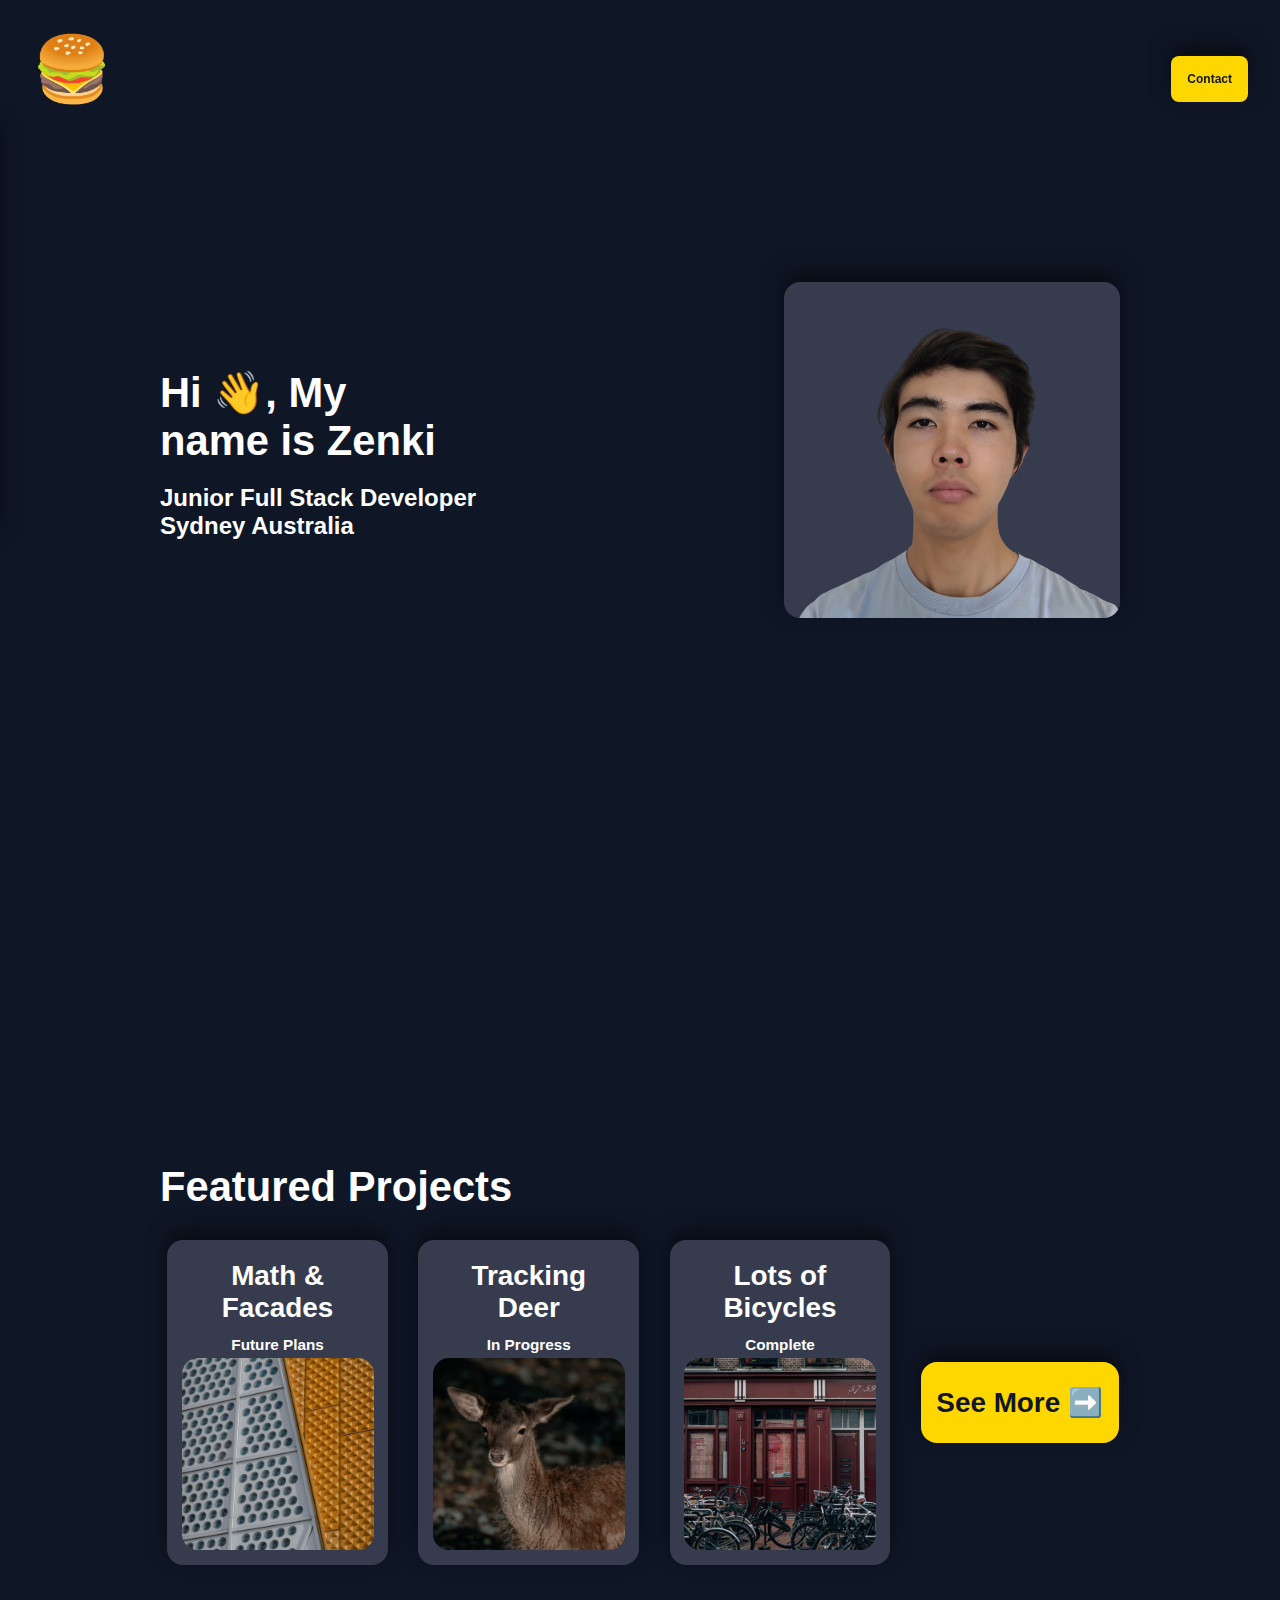
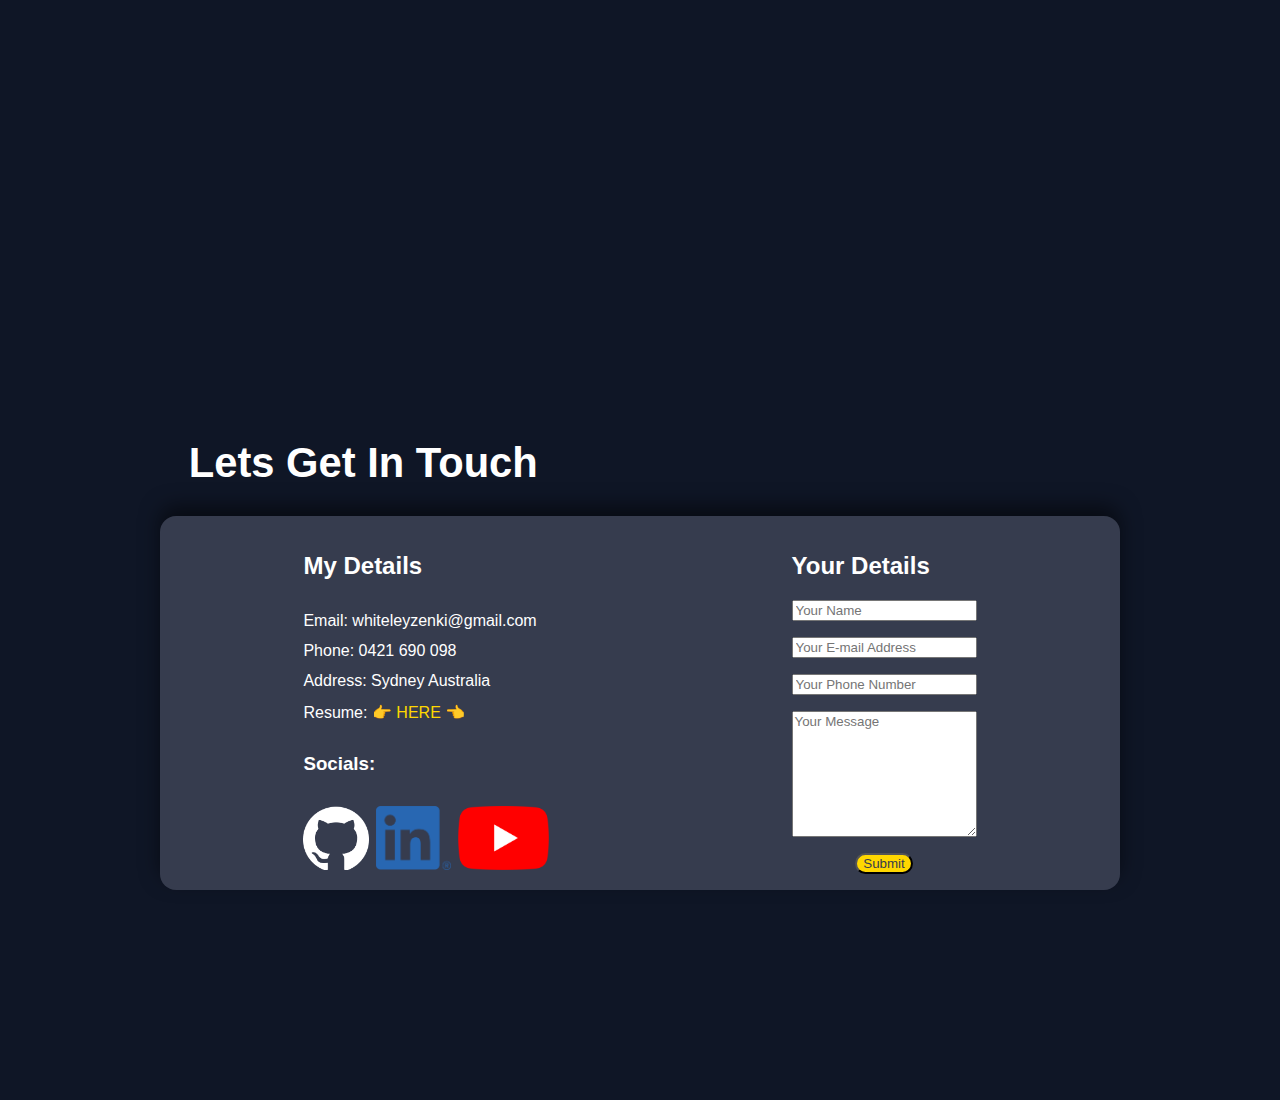
==== src/index.html @ ecca4a51 "File Upload To Git Upload of project files to github" ====
<!DOCTYPE html>
<html lang="en">
<head>
    <meta charset="UTF-8">
    <meta name="viewport" content="width=device-width, initial-scale=1.0">
    <title>Welcome to Zenki's Portfolio</title>
    <link rel="stylesheet" href="style.css">
</head>
<body>
<!-- SHARED HTML START -->
    <div class="Navigation">
        <nav>
            <!-- Burger Menu -->
            <div id="burger-tog">
                🍔
              <input type="checkbox" />
              <ul id="burger">
                <a href="index.html"><li>Home</li></a>
                <a href="projects.html"><li>Projects</li></a>
                <a href="blog.html"><li>Weekly</li></a>
                <a href="about.html"><li>About</li></a>
              </ul>
            </div>
        </nav>
        <!-- Contact Me Button -->
        <form action="#open-modal">
            <button type="submit">Contact</button> 
            <!-- Not Recommended, only using as there is no javascript -->
        </form>
    </div>
    <!-- Modal Window -->
    <div id="open-modal" class="modal-window">
        <div>
            <a href="#">Close</a>
            <form action="">
                <!-- Contact Inputs -->
                <input type="text" name="fullname" placeholder="Your Name" />
                <input type="email" name="email" placeholder="Your E-mail Address" />
                <input type="tele" name="phone" placeholder="Your Phone Number"/>
                <textarea name="text" rows="8" placeholder="Your Message"></textarea>
                <button>Submit</button>
            </form>
        </div>
    </div>
<!-- SHARED HTML END -->

    <div class="Home-Content">
        <section class="Home">
            <div class="Welcome">
                <div>
                    <!-- Main Title -->
                    <h1>Hi 👋, My<br>name is Zenki</h1>
                    <h2>Junior Full Stack Developer<br>Sydney Australia</h2>
                </div>
                <!-- Profile Image -->
                <img src="imgs/profile_pic.png" alt="ProfilePic">
            </div>
        </section>

        <section class="F-Projects">
            <!-- Carousel Title -->
            <h1>Featured Projects</h1>
            <!-- Carousel -->
            <div class="carousel">
                <article class="items">
                    <h2>Math &<br>Facades</h2>
                    <h3>Future Plans</h3>
                    <img src="imgs/pexels-cami-18809459.jpg" alt="Building Facade">
                </article>
                <article class="items">
                    <h2>Tracking<br>Deer</h2>
                    <h3>In Progress</h3>
                    <img src="imgs/pexels-carolin-wenske-19135990.jpg" alt="Deer">
                </article>
                <article class="items">
                    <h2>Lots of<br>Bicycles</h2>
                    <h3>Complete</h3>
                    <img src="imgs/pexels-gül-işık-19001793.jpg" alt="European Bicycles">
                </article>
                <!-- SEE MORE BUTTON -->
                <a href="projects.html">
                    <article class="items" role="button"> 
                        <!-- Role property makes the browser believe its a button -->
                        <!-- Kept as article to easily share properties between post and the button -->
                        <h2>See More ➡️</h2> 
                    </article>
                </a>
            </div>
        </section>

        <section class="Contact">
            <!-- Contact Form -->
            <div class="contact-info">
                <h1>Lets Get In Touch</h1>
                <div class="contact-content">
                    <!-- Left Side Items -->
                    <div class="my-details">
                        <h2>My Details</h2>
                        <label>Email: whiteleyzenki@gmail.com</label>
                        <label>Phone: 0421 690 098</label>
                        <label>Address: Sydney Australia</label>
                        <label>Resume:
                            <a href="https://drive.google.com/file/d/1wIgLgoJVdbyMaV2z6GxGageZ9CQzxE3W/view?usp=sharing"target=”_blank”>👉 HERE 👈</a></label>
                        <h3>Socials:</h3>
                        <div class="socials">
                            <a href="https://github.com/R-Z-W" target=”_blank”><img src="imgs/github-mark-white.png" alt="Github"></a>
                            <a href="https://www.linkedin.com/in/ronanwhiteley/" target=”_blank”><img src="imgs/LI-In-Bug.png" alt="Github"></a>
                            <a href="https://www.youtube.com/channel/UCM7Jr1QHGbWeZcyulGxDfLw" target=”_blank”><img src="imgs/youtube_social_icon_red.png" alt="Github"></a>
                        </div>
                    </div>
                    <!-- Right Side Items -->
                    <div class="your-details">
                        <h2>Your Details</h2>
                        <form>
                            <!-- Contact Inputs -->
                            <input type="text" name="fullname" placeholder="Your Name" />
                            <input type="email" name="email" placeholder="Your E-mail Address" />
                            <input type="tele" name="phone" placeholder="Your Phone Number"/>
                            <textarea name="text" rows="8" placeholder="Your Message"></textarea>
                            <button class="submit">Submit</button>
                        </form>
                    </div>
                </div>
            </div>

            <!-- <footer>
                <p>&copy 2023 Zenki Whiteley</p>
            </footer> -->
        </section>
        
    </div>

    
</body>
</html>
---- src/style.css ----
:root {
    --primary-100: #FFFFFF;
    --accent-100: #FFD700;
    --text-100: #FFFFFF;
    --bg-100: #0F1626;
    --bg-300: #363c4e;

    --hearder-1: clamp(1.8663rem, 1.6198rem + 1.2324vw, 4.5775rem);
    --text-large: clamp(1.2963rem, 1.1477rem + 0.7426vw, 2.93rem);
    --text-medium: clamp(0.75rem, 0.6818rem + 0.3409vw, 1.5rem);
    --text-small: .75rem;

    --page-top-padding: 10rem;
    --page-side-padding: 35rem;
    --post-padding: 1.5%;
    --text-margin: 3%;
    --border-radius1: 1rem;
    --transition-time: .3s;
}

/* SHARED CSS START */
* {
    font-family: Roboto, Helvetica Neue, sans-serif;
}

body,
html {
    margin: 0;
    background-color: var(--bg-100);
    color: var(--primary-100);
    scroll-behavior: smooth;
    /* For Scroll Snapping */
    scroll-snap-points-y: repeat(100svh);
    /* For Scroll Snapping */
    scroll-snap-type: y proximity;
    /* For Scroll Snapping */
}

.Navigation {
    width: 100svw;
    position: fixed;
    display: flex;
    justify-content: space-between;

    button {
        /*Contact Button Properties */
        margin: 3.5rem 2rem;
        box-shadow: 0px -10px 20px 0px rgba(0, 0, 0, 0.5);
        background-color: var(--accent-100);
        border-radius: .5rem;
        border-style: none;
        color: var(--bg-100);
        cursor: pointer;
        display: inline-block;
        font-size: var(--text-small);
        font-weight: bolder;
        outline: none;
        padding: 1rem;
        position: relative;
        text-align: center;
        text-decoration: none;
        transition: all var(--transition-time);
        user-select: none;
        -webkit-user-select: none;
        touch-action: manipulation;
        /* avoid page zoom when double tap*/
    }

    button:active {
        background-color: var(--bg-300);
        transform: translateY(1rem);
        transition-duration: (var(--transition-time));
    }

    button:hover {
        background-color: var(--bg-300);
        opacity: 1;
        transform: translateY(0);
        transition-duration: var(--transition-time);
    }

    #burger-tog

    /* Burger Button Properties */
        {
        display: block;
        position: relative;
        top: 2rem;
        left: 2rem;
        font-size: 4rem;
        z-index: 1;
        touch-action: manipulation;
        /* avoid page zoom when double tap*/
        -webkit-user-select: none;
        user-select: none;

        a {
            /* Menu Items */
            text-decoration: none;
            color: var(--text-100);
            transition: color var(--transition-time) ease;
        }

        a:hover {
            /* Menu Items */
            color: var(--accent-100);
            /* MUST BE IN DESKTOP TO WORK*/
        }

        input {
            /* Hidden Checkbox Settings */
            display: block;
            width: 4rem;
            /* Important for lineup */
            height: 4rem;
            /* Important for lineup */
            position: absolute;
            top: -.1rem;
            left: -.1rem;
            cursor: pointer;
            opacity: 0;
            /* hide the checkbox */
            z-index: 2;
            /* moves checkbox infront of everything *important */
            -webkit-touch-callout: none;
            /* no link preview when long touching */
        }

        input:checked~ul {
            /* needed to move from left */
            transform: none;
        }
    }

    #burger {
        /* Burger Menu Properties */
        position: absolute;
        width: 5rem;
        box-shadow: 0px -10px 20px 0px rgba(0, 0, 0, 0.5);
        margin: 1.5rem 0 0 -2rem;
        /* location when hiding */
        padding: 2rem;
        background-color: var(--bg-300);
        border-radius: var(--border-radius1);
        list-style-type: none;
        -webkit-font-smoothing: antialiased;
        /* for apple */
        transform-origin: 0% 0%;
        transform: translate(-100%, 0);
        transition: transform var(--transition-time) cubic-bezier(0.77, 0.2, 0.05, 1.0);

        li {
            padding: 2rem 0;
            font-weight: bolder;
            font-size: 1.2rem;
        }
    }
}

.modal-window {
    /* Modal Properties: NOTE HIDDEN */
    position: fixed;
    top: 0;
    right: 0;
    bottom: 0;
    left: 0;
    z-index: 999;
    visibility: hidden;
    opacity: 0;
    pointer-events: none;
    transition: all var(--transition-time);

    form {
        display: flex;
        flex-direction: column;
        gap: 1rem;

        button {
            /* Submit Button */
            background-color: var(--accent-100);
            color: var(--bg-300);
            align-self: center;
            border-radius: var(--border-radius1);
        }
    }

    a {
        /* modal close button */
        color: var(--text-100);
        text-decoration: none;
        font-weight: bolder;
        line-height: 3rem;
        font-size: var(--text-small);
        width: 5rem;
        position: absolute;
        right: 0;
        top: 0;
        text-align: center;
    }

    a:hover {
        color: var(--accent-100);
    }
}

.modal-window:target {
    visibility: visible;
    opacity: 1;
    pointer-events: auto;
}

.modal-window>div {
    /* Modal window viewable */
    width: clamp(15rem, 30vw, 50rem);
    /*adjust for phone*/
    position: absolute;
    top: 50%;
    /* Important for positioning */
    left: 50%;
    /* Important for positioning */
    transform: translate(-50%, -50%);
    /* Important for positioning */
    box-shadow: 0px -10px 20px 0px rgba(0, 0, 0, 0.5);
    padding: 3rem;
    background: var(--bg-300);
    border-radius: var(--border-radius1);
}


/* HOMEPAGE START */
.Home-Content {
    background-color: var(--bg-100);
    padding-left: var(--page-side-padding);
    /* change for mobile */
    padding-right: var(--page-side-padding);

    /* change for mobile */
    section {
        /* for scroll snapping */
        scroll-snap-align: start;
    }

    .Home {
        height: 100svh;

        .Welcome {
            height: 100svh;
            display: flex;
            align-items: center;
            justify-content: space-between;
            flex-wrap: wrap;

            h1 {
                font-size: var(--hearder-1);
                margin-bottom: var(--text-margin);
            }

            img {
                box-shadow: 0px -10px 20px 0px rgba(0, 0, 0, 0.5);
                width: 35%;
                /* change for mobile */
                min-width: 250px;
                border-radius: var(--border-radius1);
                background-color: var(--bg-300);
            }

        }
    }

    .F-Projects {
        height: 100svh;
        display: flex;
        flex-direction: column;
        justify-content: center;

        h1 {
            font-size: var(--hearder-1);
            margin-bottom: var(--text-margin);
        }

        .carousel {
            display: flex;
            align-items: center;
            justify-content: space-around;
            flex-wrap: wrap;
            gap: 1rem;

            .items {
                /* Project Item Properties */
                max-width: 20vw;
                min-width: fit-content;
                box-shadow: 0px -10px 20px 0px rgba(0, 0, 0, 0.5);
                background-color: var(--bg-300);
                border-radius: var(--border-radius1);
                padding: var(--post-padding);
                display: flex;
                flex-direction: column;
                align-items: center;
                text-align: center;

                img {
                    object-fit: cover;
                    width: 15vw;
                    min-width: 150px;
                    height: 15vw;
                    min-height: 150px;
                    border-radius: var(--border-radius1);
                }

                h2 {
                    font-size: var(--text-large);
                    margin-bottom: var(--text-margin);
                }

                h3 {
                    font-size: var(--text-medium);
                    margin: var(--text-margin);
                    display: flex;
                    align-items: center;
                    justify-content: center;
                }
            }

            .items:last-child {
                /* See More box properties */
                width: 15vw;
                min-width: 150px;
                min-height: 75px;
                background-color: var(--accent-100);
                color: var(--bg-100);
                display: flex;
                align-items: center;
                justify-content: center;
                text-align: center;
            }

            h2 {
                font-size: var(--text-medium);
                margin: var(--text-margin);
            }

            a {
                text-decoration: none;
                color: var(--accent-100);
            }

            a:hover {

                /* Emoji Not Change color / not changing text color */
                .items {
                    background-color: var(--bg-300);
                    opacity: 1;
                    transform: translateY(0);
                    transition-duration: var(--transition-time);
                }
            }
        }
    }

    .Contact {
        height: 100svh;
        display: flex;
        flex-direction: column;
        justify-content: center;

        h1 {
            font-size: var(--hearder-1);
            margin: var(--text-margin);
        }

        .contact-content {
            display: flex;
            justify-content: space-around;
            flex-wrap: wrap;
            padding: 1rem;
            background-color: var(--bg-300);
            box-shadow: 0px -10px 20px 0px rgba(0, 0, 0, 0.5);
            border-radius: var(--border-radius1);

            .my-details {
                /* Left Side */
                display: flex;
                flex-direction: column;
                justify-content: space-between;

                a {
                    text-decoration: none;
                    color: var(--accent-100);
                }

                .socials {
                    display: flex;
                    align-items: center;
                    justify-content: space-around;
                    gap: var(--text-margin);

                    img {
                        /* Be careful with responsiveness*/
                        max-height: 4rem;
                    }
                }
            }

            form {
                /* Right Side */
                display: flex;
                flex-direction: column;
                gap: 1rem;

                button {
                    /* Submit Button Properties */
                    background-color: var(--accent-100);
                    color: var(--bg-300);
                    align-self: center;
                    border-radius: var(--border-radius1);
                }
            }
        }

        /* footer{ Could not find a way to have it stay at the bottom
            color: var(--text-100);
            align-self: center;
        } */
    }
}

/* PROJECTS START */
.Projects-Content {
    padding-top: var(--page-top-padding);
    /* prevents page title getting into top elements */
    padding-left: var(--page-side-padding);
    /* change for mobile */
    padding-right: var(--page-side-padding);
    padding-bottom: var(--page-top-padding);

    /* prevents post touching bottom */
    h1 {
        font-size: var(--hearder-1);
        margin: var(--text-margin);
    }

    h2 {
        font-size: var(--text-large);
        margin: var(--text-margin);
    }

    .posts {
        display: flex;
        gap: 1rem;
        flex-wrap: wrap;

        h2 {
            font-size: var(--text-large);
            margin: var(--text-margin);
        }

        h3 {
            font-size: var(--text-medium);
            margin: var(--text-margin);
        }

        .items {
            background-color: var(--bg-300);
            box-shadow: 0px -10px 20px 0px rgba(0, 0, 0, 0.5);
            border-radius: var(--border-radius1);
            padding: 1rem;
            display: flex;
            flex-direction: column;
            align-items: center;
            text-align: center;

            img {
                object-fit: cover;
                width: 25vw;
                min-width: 150px;
                height: 25vw;
                min-height: 150px;
                border-radius: var(--border-radius1);
            }
        }
    }
}

/* BLOG START */
.Blog-Content {
    padding-top: var(--page-top-padding);
    /* prevents page title getting into top elements */
    padding-left: var(--page-side-padding);
    /* change for mobile */
    padding-right: var(--page-side-padding);
    padding-bottom: var(--page-top-padding);

    /* prevents post touching bottom */
    h1 {
        font-size: var(--hearder-1);
        margin: var(--text-margin);
    }

    .posts {
        display: flex;
        flex-direction: column;
        gap: 1rem;

        .items {
            background-color: var(--bg-300);
            box-shadow: 0px -10px 20px 0px rgba(0, 0, 0, 0.5);
            border-radius: var(--border-radius1);
            padding: var(--post-padding);
            display: flex;
            flex-direction: column;
            align-items: center;
            text-align: center;

            h2 {
                font-size: var(--text-large);
                margin: var(--text-margin);
            }

            h3 {
                font-size: var(--text-medium);
                margin: var(--text-margin);
            }

            p {
                font-size: var(--text-medium);
            }

            img {
                object-fit: cover;
                width: 30vw;
                min-width: 150px;
                height: 30vw;
                min-height: 150px;
                border-radius: var(--border-radius1);
            }
        }
    }
}

/* ABOUT START */
.About-Content {
    padding-top: var(--page-top-padding);
    /* prevents page title getting into top elements */
    padding-left: var(--page-side-padding);
    /* change for mobile */
    padding-right: var(--page-side-padding);
    padding-bottom: var(--page-top-padding);

    /* prevents post touching bottom */
    h1 {
        font-size: var(--hearder-1);
        margin: var(--text-margin);
    }

    .posts {
        display: flex;
        flex-direction: column;
        gap: 1rem;

        h2 {
            font-size: var(--text-large);
            margin: var(--text-margin);
        }

        h3 {
            font-size: var(--text-medium);
            margin: var(--text-margin);
        }

        p {
            font-size: var(--text-medium);
        }

        .items {
            /* Check Media Queries depending on Screen size for layout */
            display: grid;
            grid-gap: var(--post-padding);
            grid-template-areas:
                'one two two four'
                'three two two four'
                'three five five six'
                'three seven seven eight';

            article {
                background-color: var(--bg-300);
                box-shadow: 0px -10px 20px 0px rgba(0, 0, 0, 0.5);
                padding: 2rem;
                border-radius: var(--border-radius1);
            }

            article:nth-child(1) {
                /* Hello */
                grid-area: one;
            }

            article:nth-child(2) {
                /* Profile Image */
                grid-area: two;
                display: flex;
                align-items: center;
                justify-content: center;

                img {
                    /* Image Needs tweaking */
                    object-fit: cover;
                    width: 17vw;
                    min-width: 150px;
                    height: 17vw;
                    min-height: 150px;
                    border-radius: var(--border-radius1);
                }
            }

            article:nth-child(3) {
                /* Hobbies */
                grid-area: three;
            }

            article:nth-child(4) {
                /* Education */
                grid-area: four;
            }

            article:nth-child(5) {
                /* Current Position */
                grid-area: five;

                a {
                    text-decoration: none;
                    color: var(--accent-100);
                }
            }

            article:nth-child(6) {
                /* Previous Position */
                grid-area: six;
            }

            article:nth-child(7) {
                /* Tech Stack */
                grid-area: seven;
            }

            article:nth-child(8) {
                /* Socials */
                grid-area: eight;
                display: flex;
                flex-direction: column;
                align-items: center;
                justify-content: center;
                gap: 2rem;

                img {
                    /* Careful for responsiveness */
                    width: 4rem;
                }
            }
        }
    }
}



/* REPSONSIVE LAYOUT SECTION */
/* NOT TEXT AND IMAGES ARE   */
/* ALREADY GIVEN PROPERTIES  */
/* THAT ARE RESPONSIVE       */
/* TAKE A LOOK AT THE        */
/* CSS VARIABLES TO ADJUST   */
/* THEIR RESPONSIVENESS      */

/* Large Desktop */
@media only screen and (max-width: 2000px) {

    .Home-Content,
    .Projects-Content,
    .Blog-Content,
    .About-Content {
        padding-left: 20rem;
        padding-right: 20rem;
    }

    .About-Content,
    .posts,
    .items {
        grid-template-areas:
            'one two two four'
            'three two two four'
            'three five five five'
            'seven seven eight six' !important;
    }
}

/* Medium Desktop */
@media only screen and (max-width: 1800px) {

    .Home-Content,
    .Projects-Content,
    .Blog-Content,
    .About-Content {
        padding-left: 10rem;
        padding-right: 10rem;
    }
}

/* Grid Layout Shared With Below */

/* Small Desktop */
@media only screen and (max-width: 1200px) {

    .Home-Content,
    .Projects-Content,
    .Blog-Content,
    .About-Content {
        padding-left: 4rem;
        padding-right: 4rem;
    }

    .About-Content,
    .posts,
    .items {
        grid-template-areas:
            'one two two four'
            'three two two four'
            'three five five four'
            'seven seven eight six' !important;
    }
}

/* Tablet Landscape & Desktop */
@media only screen and (min-width: 768px) and (max-width: 979px) {

    .Home-Content,
    .Projects-Content,
    .Blog-Content,
    .About-Content {
        padding-left: 3rem;
        padding-right: 3rem;
    }

    .About-Content,
    .posts,
    .items {
        grid-template-areas:
            'one two'
            'three two'
            'three four'
            'five four'
            'five six'
            'seven six'
            'seven eight' !important;
    }
}

/* Phone Landscape & Tablet Portrait */
@media only screen and (max-width: 767px) {

    .Home-Content,
    .Projects-Content,
    .Blog-Content,
    .About-Content {
        padding-left: 2rem;
        padding-right: 2rem;

        .Welcome {
            display: flex !important;
            flex-direction: column !important;
            align-items: center !important;
            justify-content: center !important;
        }

        .About-Content,
        .posts,
        .items {
            grid-template-areas:
                'one'
                'two'
                'three'
                'four'
                'five'
                'six'
                'seven'
                'eight' !important;
        }
    }
}

/* Phone Landscape & Smaller */
/* @ this screen size, I guess landscape will be most commonly used+ */
@media only screen and (max-width: 480px) {

    .Home-Content,
    .Projects-Content,
    .Blog-Content,
    .About-Content {
        padding-left: 1rem;
        padding-right: 1rem;

        .Welcome {
            display: flex !important;
            flex-direction: column !important;
            align-items: center !important;
            justify-content: center !important;
        }
    }

    .About-Content,
    .posts,
    .items {
        grid-template-areas:
            'one'
            'two'
            'three'
            'four'
            'five'
            'six'
            'seven'
            'eight' !important;
    }
}
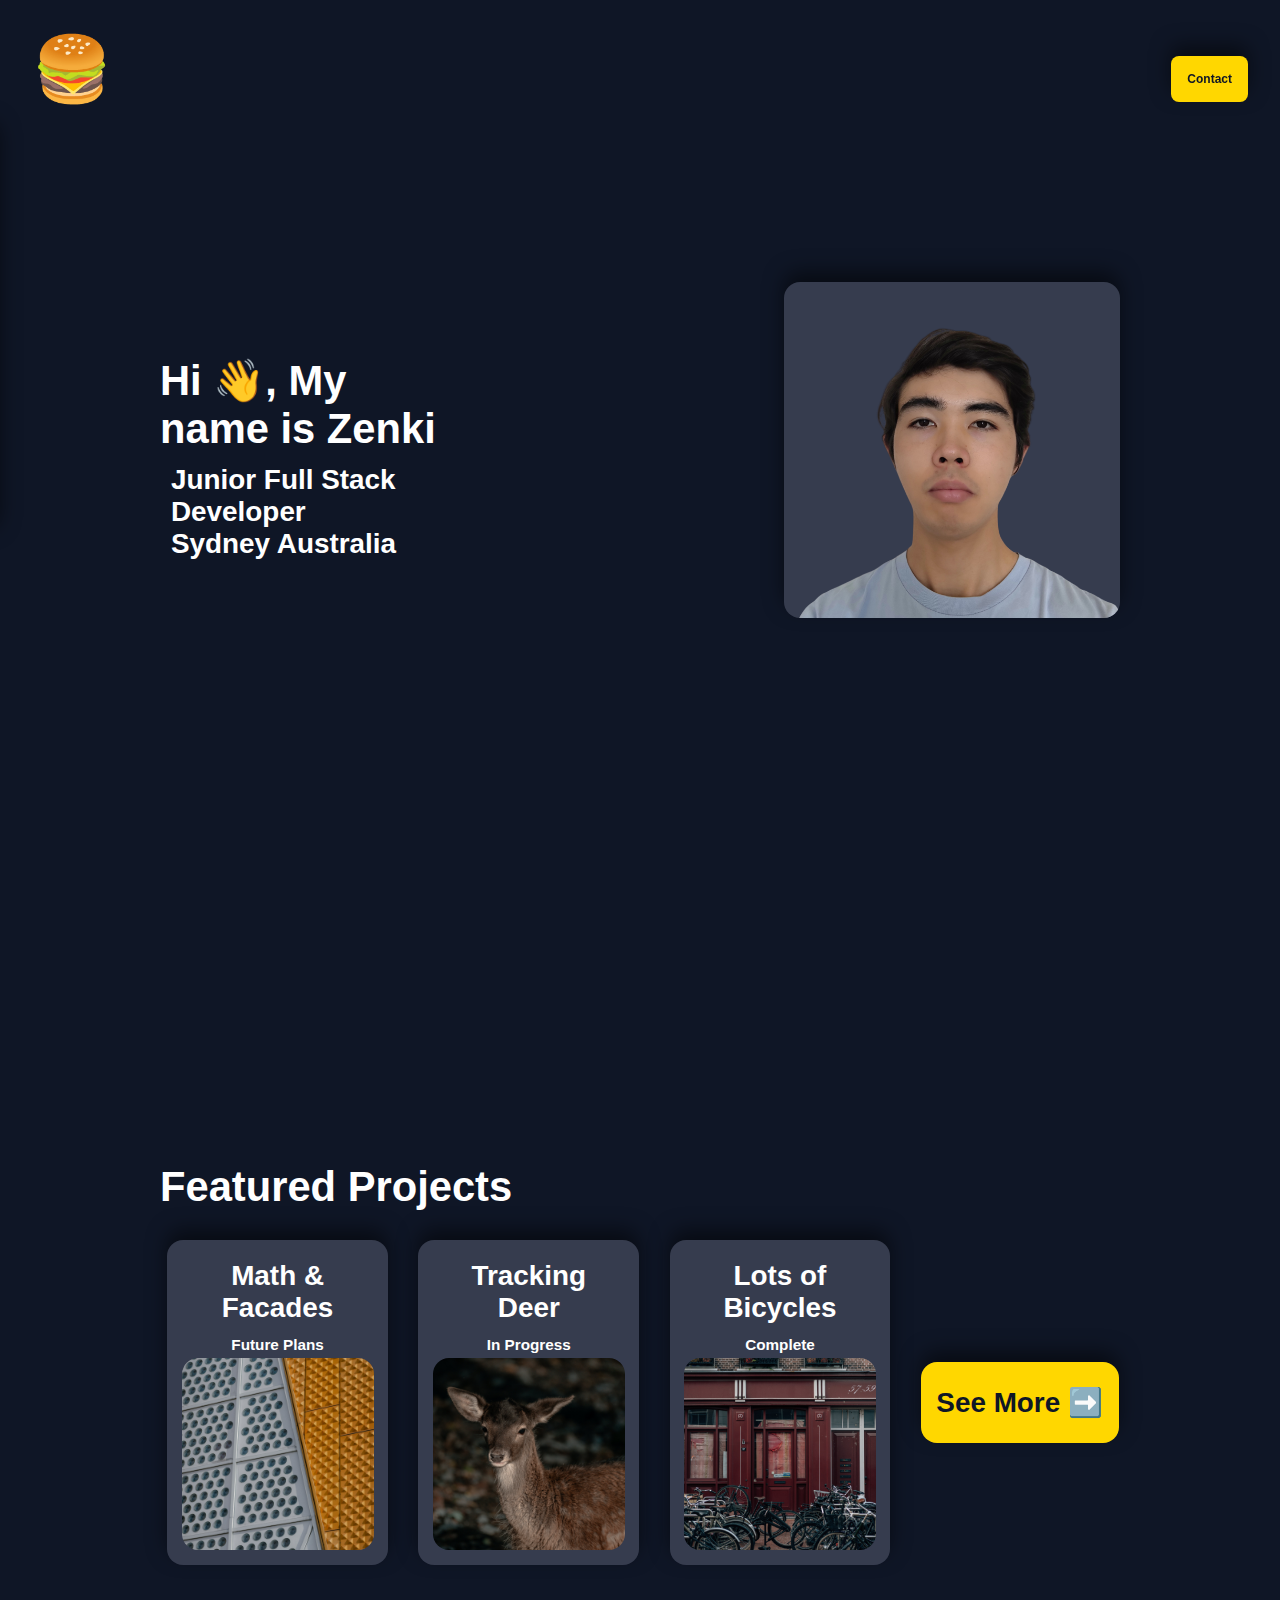
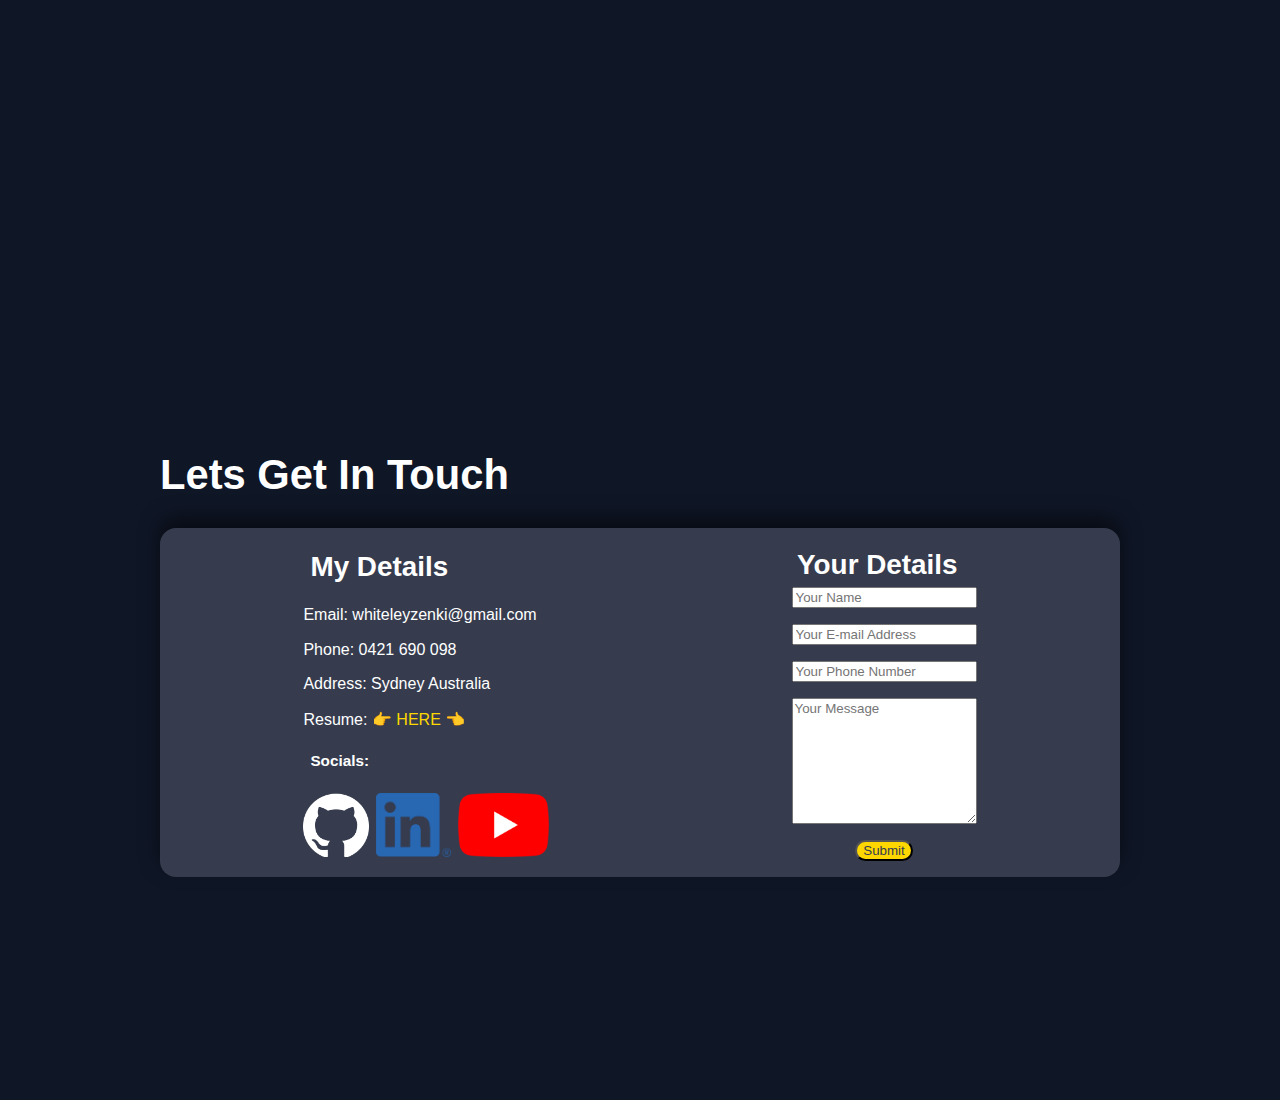
==== commit fc4a4964: "name_change" ====
--- a/src/index.html
+++ b/src/index.html
@@ -75,7 +75,7 @@
                 <article class="items">
                     <h2>Lots of<br>Bicycles</h2>
                     <h3>Complete</h3>
-                    <img src="imgs/pexels-gül-işık-19001793.jpg" alt="European Bicycles">
+                    <img src="imgs/pexels-bicycles.jpg" alt="European Bicycles">
                 </article>
                 <!-- SEE MORE BUTTON -->
                 <a href="projects.html">
--- a/src/style.css
+++ b/src/style.css
@@ -4,12 +4,10 @@
     --text-100: #FFFFFF;
     --bg-100: #0F1626;
     --bg-300: #363c4e;
-
-    --hearder-1: clamp(1.8663rem, 1.6198rem + 1.2324vw, 4.5775rem);
+    --header-1: clamp(1.8663rem, 1.6198rem + 1.2324vw, 4.5775rem);
     --text-large: clamp(1.2963rem, 1.1477rem + 0.7426vw, 2.93rem);
     --text-medium: clamp(0.75rem, 0.6818rem + 0.3409vw, 1.5rem);
     --text-small: .75rem;
-
     --page-top-padding: 10rem;
     --page-side-padding: 35rem;
     --post-padding: 1.5%;
@@ -30,131 +28,149 @@
     color: var(--primary-100);
     scroll-behavior: smooth;
     /* For Scroll Snapping */
-    scroll-snap-points-y: repeat(100svh);
+    scroll-snap-points-y: repeat(100vh);
     /* For Scroll Snapping */
     scroll-snap-type: y proximity;
     /* For Scroll Snapping */
 }
 
+
+h1 {
+    font-size: var(--header-1);
+    margin-bottom: var(--text-margin);
+}
+
+h2 {
+    font-size: var(--text-large);
+    margin: var(--text-margin);
+}
+
+h3 {
+    font-size: var(--text-medium);
+    margin: var(--text-margin);
+}
+
+p {
+    font-size: var(--text-medium);
+}
+
 .Navigation {
-    width: 100svw;
+    width: 100vw;
     position: fixed;
     display: flex;
     justify-content: space-between;
-
-    button {
-        /*Contact Button Properties */
-        margin: 3.5rem 2rem;
-        box-shadow: 0px -10px 20px 0px rgba(0, 0, 0, 0.5);
-        background-color: var(--accent-100);
-        border-radius: .5rem;
-        border-style: none;
-        color: var(--bg-100);
-        cursor: pointer;
-        display: inline-block;
-        font-size: var(--text-small);
-        font-weight: bolder;
-        outline: none;
-        padding: 1rem;
-        position: relative;
-        text-align: center;
-        text-decoration: none;
-        transition: all var(--transition-time);
-        user-select: none;
-        -webkit-user-select: none;
-        touch-action: manipulation;
-        /* avoid page zoom when double tap*/
-    }
-
-    button:active {
-        background-color: var(--bg-300);
-        transform: translateY(1rem);
-        transition-duration: (var(--transition-time));
-    }
-
-    button:hover {
-        background-color: var(--bg-300);
-        opacity: 1;
-        transform: translateY(0);
-        transition-duration: var(--transition-time);
-    }
-
-    #burger-tog
-
-    /* Burger Button Properties */
-        {
-        display: block;
-        position: relative;
-        top: 2rem;
-        left: 2rem;
-        font-size: 4rem;
-        z-index: 1;
-        touch-action: manipulation;
-        /* avoid page zoom when double tap*/
-        -webkit-user-select: none;
-        user-select: none;
-
-        a {
-            /* Menu Items */
-            text-decoration: none;
-            color: var(--text-100);
-            transition: color var(--transition-time) ease;
-        }
-
-        a:hover {
-            /* Menu Items */
-            color: var(--accent-100);
-            /* MUST BE IN DESKTOP TO WORK*/
-        }
-
-        input {
-            /* Hidden Checkbox Settings */
-            display: block;
-            width: 4rem;
-            /* Important for lineup */
-            height: 4rem;
-            /* Important for lineup */
-            position: absolute;
-            top: -.1rem;
-            left: -.1rem;
-            cursor: pointer;
-            opacity: 0;
-            /* hide the checkbox */
-            z-index: 2;
-            /* moves checkbox infront of everything *important */
-            -webkit-touch-callout: none;
-            /* no link preview when long touching */
-        }
-
-        input:checked~ul {
-            /* needed to move from left */
-            transform: none;
-        }
-    }
-
-    #burger {
-        /* Burger Menu Properties */
-        position: absolute;
-        width: 5rem;
-        box-shadow: 0px -10px 20px 0px rgba(0, 0, 0, 0.5);
-        margin: 1.5rem 0 0 -2rem;
-        /* location when hiding */
-        padding: 2rem;
-        background-color: var(--bg-300);
-        border-radius: var(--border-radius1);
-        list-style-type: none;
-        -webkit-font-smoothing: antialiased;
-        /* for apple */
-        transform-origin: 0% 0%;
-        transform: translate(-100%, 0);
-        transition: transform var(--transition-time) cubic-bezier(0.77, 0.2, 0.05, 1.0);
-
-        li {
-            padding: 2rem 0;
-            font-weight: bolder;
-            font-size: 1.2rem;
-        }
-    }
+}
+
+.Navigation button {
+    /*Contact Button Properties */
+    margin: 3.5rem 2rem;
+    box-shadow: 0px -10px 20px 0px rgba(0, 0, 0, 0.5);
+    background-color: var(--accent-100);
+    border-radius: .5rem;
+    border-style: none;
+    color: var(--bg-100);
+    cursor: pointer;
+    display: inline-block;
+    font-size: var(--text-small);
+    font-weight: bolder;
+    outline: none;
+    padding: 1rem;
+    position: relative;
+    text-align: center;
+    text-decoration: none;
+    transition: all var(--transition-time);
+    user-select: none;
+    -webkit-user-select: none;
+    touch-action: manipulation;
+    /* avoid page zoom when double tap*/
+}
+
+.Navigation button:active {
+    background-color: var(--bg-300);
+    transform: translateY(1rem);
+    transition-duration: var(--transition-time);
+}
+
+.Navigation button:hover {
+    background-color: var(--bg-300);
+    opacity: 1;
+    transform: translateY(0);
+    transition-duration: var(--transition-time);
+}
+
+/* Burger Button Properties */
+#burger-tog {
+    display: block;
+    position: relative;
+    top: 2rem;
+    left: 2rem;
+    font-size: 4rem;
+    z-index: 1;
+    touch-action: manipulation;
+    /* avoid page zoom when double tap*/
+    -webkit-user-select: none;
+    user-select: none;
+}
+
+#burger-tog a {
+    /* Menu Items */
+    text-decoration: none;
+    color: var(--text-100);
+    transition: color var(--transition-time) ease;
+}
+
+#burger-tog a:hover {
+    /* Menu Items */
+    color: var(--accent-100);
+    /* MUST BE IN DESKTOP TO WORK*/
+}
+
+#burger-tog input {
+    /* Hidden Checkbox Settings */
+    display: block;
+    width: 4rem;
+    /* Important for lineup */
+    height: 4rem;
+    /* Important for lineup */
+    position: absolute;
+    top: -.1rem;
+    left: -.1rem;
+    cursor: pointer;
+    opacity: 0;
+    /* hide the checkbox */
+    z-index: 2;
+    /* moves checkbox infront of everything *important */
+    -webkit-touch-callout: none;
+    /* no link preview when long touching */
+}
+
+#burger-tog input:checked~ul {
+    /* needed to move from left */
+    transform: none;
+}
+
+#burger {
+    /* Burger Menu Properties */
+    position: absolute;
+    width: 5rem;
+    box-shadow: 0px -10px 20px 0px rgba(0, 0, 0, 0.5);
+    margin: 1.5rem 0 0 -2rem;
+    /* location when hiding */
+    padding: 2rem;
+    background-color: var(--bg-300);
+    border-radius: var(--border-radius1);
+    list-style-type: none;
+    -webkit-font-smoothing: antialiased;
+    /* for apple */
+    transform-origin: 0% 0%;
+    transform: translate(-100%, 0);
+    transition: transform var(--transition-time) cubic-bezier(0.77, 0.2, 0.05, 1.0);
+}
+
+#burger li {
+    padding: 2rem 0;
+    font-weight: bolder;
+    font-size: 1.2rem;
 }
 
 .modal-window {
@@ -169,38 +185,40 @@
     opacity: 0;
     pointer-events: none;
     transition: all var(--transition-time);
-
-    form {
-        display: flex;
-        flex-direction: column;
-        gap: 1rem;
-
-        button {
-            /* Submit Button */
-            background-color: var(--accent-100);
-            color: var(--bg-300);
-            align-self: center;
-            border-radius: var(--border-radius1);
-        }
-    }
-
-    a {
-        /* modal close button */
-        color: var(--text-100);
-        text-decoration: none;
-        font-weight: bolder;
-        line-height: 3rem;
-        font-size: var(--text-small);
-        width: 5rem;
-        position: absolute;
-        right: 0;
-        top: 0;
-        text-align: center;
-    }
-
-    a:hover {
-        color: var(--accent-100);
-    }
+}
+
+.modal-window form {
+    display: flex;
+    flex-direction: column;
+    gap: 1rem;
+
+
+}
+
+.modal-window form button {
+    /* Submit Button */
+    background-color: var(--accent-100);
+    color: var(--bg-300);
+    align-self: center;
+    border-radius: var(--border-radius1);
+}
+
+.modal-window a {
+    /* modal close button */
+    color: var(--text-100);
+    text-decoration: none;
+    font-weight: bolder;
+    line-height: 3rem;
+    font-size: var(--text-small);
+    width: 5rem;
+    position: absolute;
+    right: 0;
+    top: 0;
+    text-align: center;
+}
+
+.modal-window a:hover {
+    color: var(--accent-100);
 }
 
 .modal-window:target {
@@ -233,195 +251,163 @@
     padding-left: var(--page-side-padding);
     /* change for mobile */
     padding-right: var(--page-side-padding);
-
+}
+
+/* change for mobile */
+.Home-Content section {
+    /* for scroll snapping */
+    scroll-snap-align: start;
+}
+
+.Home {
+    height: 100vh;
+}
+
+.Welcome {
+    height: 100vh;
+    display: flex;
+    align-items: center;
+    justify-content: space-between;
+    flex-wrap: wrap
+}
+
+.Welcome img {
+    box-shadow: 0px -10px 20px 0px rgba(0, 0, 0, 0.5);
+    width: 35%;
     /* change for mobile */
-    section {
-        /* for scroll snapping */
-        scroll-snap-align: start;
-    }
-
-    .Home {
-        height: 100svh;
-
-        .Welcome {
-            height: 100svh;
-            display: flex;
-            align-items: center;
-            justify-content: space-between;
-            flex-wrap: wrap;
-
-            h1 {
-                font-size: var(--hearder-1);
-                margin-bottom: var(--text-margin);
-            }
-
-            img {
-                box-shadow: 0px -10px 20px 0px rgba(0, 0, 0, 0.5);
-                width: 35%;
-                /* change for mobile */
-                min-width: 250px;
-                border-radius: var(--border-radius1);
-                background-color: var(--bg-300);
-            }
-
-        }
-    }
-
-    .F-Projects {
-        height: 100svh;
-        display: flex;
-        flex-direction: column;
-        justify-content: center;
-
-        h1 {
-            font-size: var(--hearder-1);
-            margin-bottom: var(--text-margin);
-        }
-
-        .carousel {
-            display: flex;
-            align-items: center;
-            justify-content: space-around;
-            flex-wrap: wrap;
-            gap: 1rem;
-
-            .items {
-                /* Project Item Properties */
-                max-width: 20vw;
-                min-width: fit-content;
-                box-shadow: 0px -10px 20px 0px rgba(0, 0, 0, 0.5);
-                background-color: var(--bg-300);
-                border-radius: var(--border-radius1);
-                padding: var(--post-padding);
-                display: flex;
-                flex-direction: column;
-                align-items: center;
-                text-align: center;
-
-                img {
-                    object-fit: cover;
-                    width: 15vw;
-                    min-width: 150px;
-                    height: 15vw;
-                    min-height: 150px;
-                    border-radius: var(--border-radius1);
-                }
-
-                h2 {
-                    font-size: var(--text-large);
-                    margin-bottom: var(--text-margin);
-                }
-
-                h3 {
-                    font-size: var(--text-medium);
-                    margin: var(--text-margin);
-                    display: flex;
-                    align-items: center;
-                    justify-content: center;
-                }
-            }
-
-            .items:last-child {
-                /* See More box properties */
-                width: 15vw;
-                min-width: 150px;
-                min-height: 75px;
-                background-color: var(--accent-100);
-                color: var(--bg-100);
-                display: flex;
-                align-items: center;
-                justify-content: center;
-                text-align: center;
-            }
-
-            h2 {
-                font-size: var(--text-medium);
-                margin: var(--text-margin);
-            }
-
-            a {
-                text-decoration: none;
-                color: var(--accent-100);
-            }
-
-            a:hover {
-
-                /* Emoji Not Change color / not changing text color */
-                .items {
-                    background-color: var(--bg-300);
-                    opacity: 1;
-                    transform: translateY(0);
-                    transition-duration: var(--transition-time);
-                }
-            }
-        }
-    }
-
-    .Contact {
-        height: 100svh;
-        display: flex;
-        flex-direction: column;
-        justify-content: center;
-
-        h1 {
-            font-size: var(--hearder-1);
-            margin: var(--text-margin);
-        }
-
-        .contact-content {
-            display: flex;
-            justify-content: space-around;
-            flex-wrap: wrap;
-            padding: 1rem;
-            background-color: var(--bg-300);
-            box-shadow: 0px -10px 20px 0px rgba(0, 0, 0, 0.5);
-            border-radius: var(--border-radius1);
-
-            .my-details {
-                /* Left Side */
-                display: flex;
-                flex-direction: column;
-                justify-content: space-between;
-
-                a {
-                    text-decoration: none;
-                    color: var(--accent-100);
-                }
-
-                .socials {
-                    display: flex;
-                    align-items: center;
-                    justify-content: space-around;
-                    gap: var(--text-margin);
-
-                    img {
-                        /* Be careful with responsiveness*/
-                        max-height: 4rem;
-                    }
-                }
-            }
-
-            form {
-                /* Right Side */
-                display: flex;
-                flex-direction: column;
-                gap: 1rem;
-
-                button {
-                    /* Submit Button Properties */
-                    background-color: var(--accent-100);
-                    color: var(--bg-300);
-                    align-self: center;
-                    border-radius: var(--border-radius1);
-                }
-            }
-        }
-
-        /* footer{ Could not find a way to have it stay at the bottom
-            color: var(--text-100);
-            align-self: center;
-        } */
-    }
+    min-width: 250px;
+    border-radius: var(--border-radius1);
+    background-color: var(--bg-300);
+}
+
+
+.F-Projects {
+    height: 100vh;
+    display: flex;
+    flex-direction: column;
+    justify-content: center;
+
+
+}
+
+.F-Projects .carousel {
+    display: flex;
+    align-items: center;
+    justify-content: space-around;
+    flex-wrap: wrap;
+    gap: 1rem;
+}
+
+.F-Projects .items {
+    /* Project Item Properties */
+    max-width: 20vw;
+    min-width: fit-content;
+    box-shadow: 0px -10px 20px 0px rgba(0, 0, 0, 0.5);
+    background-color: var(--bg-300);
+    border-radius: var(--border-radius1);
+    padding: var(--post-padding);
+    display: flex;
+    flex-direction: column;
+    align-items: center;
+    text-align: center;
+}
+
+.F-Projects .items:last-child {
+    /* See More box properties */
+    width: 15vw;
+    min-width: 150px;
+    min-height: 75px;
+    background-color: var(--accent-100);
+    color: var(--bg-100);
+    display: flex;
+    align-items: center;
+    justify-content: center;
+    text-align: center;
+}
+
+.F-Projects img {
+    object-fit: cover;
+    width: 15vw;
+    min-width: 150px;
+    height: 15vw;
+    min-height: 150px;
+    border-radius: var(--border-radius1);
+}
+
+.F-Projects h3 {
+    display: flex;
+    align-items: center;
+    justify-content: center;
+}
+
+.F-Projects a {
+    text-decoration: none;
+    color: var(--accent-100);
+}
+
+.F-Projects a:hover .items {
+    /* Emoji Not Change color / not changing text color */
+    background-color: var(--bg-300);
+    opacity: 1;
+    transform: translateY(0);
+    transition-duration: var(--transition-time);
+
+}
+
+.Contact {
+    height: 100vh;
+    display: flex;
+    flex-direction: column;
+    justify-content: center;
+}
+
+.Contact .contact-content {
+    display: flex;
+    justify-content: space-around;
+    flex-wrap: wrap;
+    padding: 1rem;
+    background-color: var(--bg-300);
+    box-shadow: 0px -10px 20px 0px rgba(0, 0, 0, 0.5);
+    border-radius: var(--border-radius1);
+}
+
+.Contact .my-details {
+    /* Left Side */
+    display: flex;
+    flex-direction: column;
+    justify-content: space-between;
+}
+
+.Contact a {
+    text-decoration: none;
+    color: var(--accent-100);
+}
+
+.Contact .socials {
+    display: flex;
+    align-items: center;
+    justify-content: space-around;
+    gap: var(--text-margin);
+}
+
+.Contact img {
+    /* Be careful with responsiveness*/
+    max-height: 4rem;
+}
+
+.Contact form {
+    /* Right Side */
+    display: flex;
+    flex-direction: column;
+    gap: 1rem;
+}
+
+.Contact button {
+    /* Submit Button Properties */
+    background-color: var(--accent-100);
+    color: var(--bg-300);
+    align-self: center;
+    border-radius: var(--border-radius1);
 }
 
 /* PROJECTS START */
@@ -431,54 +417,34 @@
     padding-left: var(--page-side-padding);
     /* change for mobile */
     padding-right: var(--page-side-padding);
+    /* prevents post touching bottom */
     padding-bottom: var(--page-top-padding);
-
-    /* prevents post touching bottom */
-    h1 {
-        font-size: var(--hearder-1);
-        margin: var(--text-margin);
-    }
-
-    h2 {
-        font-size: var(--text-large);
-        margin: var(--text-margin);
-    }
-
-    .posts {
-        display: flex;
-        gap: 1rem;
-        flex-wrap: wrap;
-
-        h2 {
-            font-size: var(--text-large);
-            margin: var(--text-margin);
-        }
-
-        h3 {
-            font-size: var(--text-medium);
-            margin: var(--text-margin);
-        }
-
-        .items {
-            background-color: var(--bg-300);
-            box-shadow: 0px -10px 20px 0px rgba(0, 0, 0, 0.5);
-            border-radius: var(--border-radius1);
-            padding: 1rem;
-            display: flex;
-            flex-direction: column;
-            align-items: center;
-            text-align: center;
-
-            img {
-                object-fit: cover;
-                width: 25vw;
-                min-width: 150px;
-                height: 25vw;
-                min-height: 150px;
-                border-radius: var(--border-radius1);
-            }
-        }
-    }
+}
+
+.Projects-Content .posts {
+    display: flex;
+    gap: 1rem;
+    flex-wrap: wrap;
+}
+
+.Projects-Content .items {
+    background-color: var(--bg-300);
+    box-shadow: 0px -10px 20px 0px rgba(0, 0, 0, 0.5);
+    border-radius: var(--border-radius1);
+    padding: 1rem;
+    display: flex;
+    flex-direction: column;
+    align-items: center;
+    text-align: center;
+}
+
+.Projects-Content img {
+    object-fit: cover;
+    width: 25vw;
+    min-width: 150px;
+    height: 25vw;
+    min-height: 150px;
+    border-radius: var(--border-radius1);
 }
 
 /* BLOG START */
@@ -488,53 +454,34 @@
     padding-left: var(--page-side-padding);
     /* change for mobile */
     padding-right: var(--page-side-padding);
+    /* prevents post touching bottom */
     padding-bottom: var(--page-top-padding);
-
-    /* prevents post touching bottom */
-    h1 {
-        font-size: var(--hearder-1);
-        margin: var(--text-margin);
-    }
-
-    .posts {
-        display: flex;
-        flex-direction: column;
-        gap: 1rem;
-
-        .items {
-            background-color: var(--bg-300);
-            box-shadow: 0px -10px 20px 0px rgba(0, 0, 0, 0.5);
-            border-radius: var(--border-radius1);
-            padding: var(--post-padding);
-            display: flex;
-            flex-direction: column;
-            align-items: center;
-            text-align: center;
-
-            h2 {
-                font-size: var(--text-large);
-                margin: var(--text-margin);
-            }
-
-            h3 {
-                font-size: var(--text-medium);
-                margin: var(--text-margin);
-            }
-
-            p {
-                font-size: var(--text-medium);
-            }
-
-            img {
-                object-fit: cover;
-                width: 30vw;
-                min-width: 150px;
-                height: 30vw;
-                min-height: 150px;
-                border-radius: var(--border-radius1);
-            }
-        }
-    }
+}
+
+.Blog-Content .posts {
+    display: flex;
+    flex-direction: column;
+    gap: 1rem;
+}
+
+.Blog-Content .items {
+    background-color: var(--bg-300);
+    box-shadow: 0px -10px 20px 0px rgba(0, 0, 0, 0.5);
+    border-radius: var(--border-radius1);
+    padding: var(--post-padding);
+    display: flex;
+    flex-direction: column;
+    align-items: center;
+    text-align: center;
+}
+
+.Blog-Content img {
+    object-fit: cover;
+    width: 30vw;
+    min-width: 150px;
+    height: 30vw;
+    min-height: 150px;
+    border-radius: var(--border-radius1);
 }
 
 /* ABOUT START */
@@ -545,118 +492,98 @@
     /* change for mobile */
     padding-right: var(--page-side-padding);
     padding-bottom: var(--page-top-padding);
-
     /* prevents post touching bottom */
-    h1 {
-        font-size: var(--hearder-1);
-        margin: var(--text-margin);
-    }
-
-    .posts {
-        display: flex;
-        flex-direction: column;
-        gap: 1rem;
-
-        h2 {
-            font-size: var(--text-large);
-            margin: var(--text-margin);
-        }
-
-        h3 {
-            font-size: var(--text-medium);
-            margin: var(--text-margin);
-        }
-
-        p {
-            font-size: var(--text-medium);
-        }
-
-        .items {
-            /* Check Media Queries depending on Screen size for layout */
-            display: grid;
-            grid-gap: var(--post-padding);
-            grid-template-areas:
-                'one two two four'
-                'three two two four'
-                'three five five six'
-                'three seven seven eight';
-
-            article {
-                background-color: var(--bg-300);
-                box-shadow: 0px -10px 20px 0px rgba(0, 0, 0, 0.5);
-                padding: 2rem;
-                border-radius: var(--border-radius1);
-            }
-
-            article:nth-child(1) {
-                /* Hello */
-                grid-area: one;
-            }
-
-            article:nth-child(2) {
-                /* Profile Image */
-                grid-area: two;
-                display: flex;
-                align-items: center;
-                justify-content: center;
-
-                img {
-                    /* Image Needs tweaking */
-                    object-fit: cover;
-                    width: 17vw;
-                    min-width: 150px;
-                    height: 17vw;
-                    min-height: 150px;
-                    border-radius: var(--border-radius1);
-                }
-            }
-
-            article:nth-child(3) {
-                /* Hobbies */
-                grid-area: three;
-            }
-
-            article:nth-child(4) {
-                /* Education */
-                grid-area: four;
-            }
-
-            article:nth-child(5) {
-                /* Current Position */
-                grid-area: five;
-
-                a {
-                    text-decoration: none;
-                    color: var(--accent-100);
-                }
-            }
-
-            article:nth-child(6) {
-                /* Previous Position */
-                grid-area: six;
-            }
-
-            article:nth-child(7) {
-                /* Tech Stack */
-                grid-area: seven;
-            }
-
-            article:nth-child(8) {
-                /* Socials */
-                grid-area: eight;
-                display: flex;
-                flex-direction: column;
-                align-items: center;
-                justify-content: center;
-                gap: 2rem;
-
-                img {
-                    /* Careful for responsiveness */
-                    width: 4rem;
-                }
-            }
-        }
-    }
+}
+
+.About-Content .posts {
+    display: flex;
+    flex-direction: column;
+    gap: 1rem;
+}
+
+.About-Content .items {
+    /* Check Media Queries depending on Screen size for layout */
+    display: grid;
+    grid-gap: var(--post-padding);
+    grid-template-areas:
+        'one two two four'
+        'three two two four'
+        'three five five six'
+        'three seven seven eight';
+}
+
+.About-Content article {
+    background-color: var(--bg-300);
+    box-shadow: 0px -10px 20px 0px rgba(0, 0, 0, 0.5);
+    padding: 2rem;
+    border-radius: var(--border-radius1);
+}
+
+.About-Content article:nth-child(1) {
+    /* Hello */
+    grid-area: one;
+}
+
+.About-Content article:nth-child(2) {
+    /* Hello */
+    grid-area: two;
+    display: flex;
+    align-items: center;
+    justify-content: center;
+}
+.About-Content article:nth-child(2) img {
+    /* Image Needs tweaking */
+    object-fit: cover;
+    width: 17vw;
+    min-width: 150px;
+    height: 17vw;
+    min-height: 150px;
+    border-radius: var(--border-radius1);
+}
+
+.About-Content article:nth-child(3) {
+    /* Hobbies */
+    grid-area: three;
+}
+
+.About-Content article:nth-child(4) {
+    /* Education */
+    grid-area: four;
+}
+
+.About-Content article:nth-child(5) {
+    /* Current Position */
+    grid-area: five;
+}
+
+.About-Content article:nth-child(5) a {
+    text-decoration: none;
+    color: var(--accent-100);
+}
+
+.About-Content article:nth-child(6) {
+    /* Previous Position */
+    grid-area: six;
+}
+
+.About-Content article:nth-child(7) {
+    /* Tech Stack */
+    grid-area: seven;
+}
+
+.About-Content article:nth-child(8) {
+    /* Socials */
+    grid-area: eight;
+    display: flex;
+    flex-direction: column;
+    align-items: center;
+    justify-content: center;
+    gap: 2rem;
+}
+
+.About-Content article:nth-child(8) img {
+    /* Careful for responsiveness */
+    width: 4rem;
 }
 
 
@@ -796,12 +723,14 @@
         padding-left: 1rem;
         padding-right: 1rem;
 
-        .Welcome {
-            display: flex !important;
-            flex-direction: column !important;
-            align-items: center !important;
-            justify-content: center !important;
-        }
+
+    }
+
+    .Home-Content .Welcome {
+        display: flex !important;
+        flex-direction: column !important;
+        align-items: center !important;
+        justify-content: center !important;
     }
 
     .About-Content,
